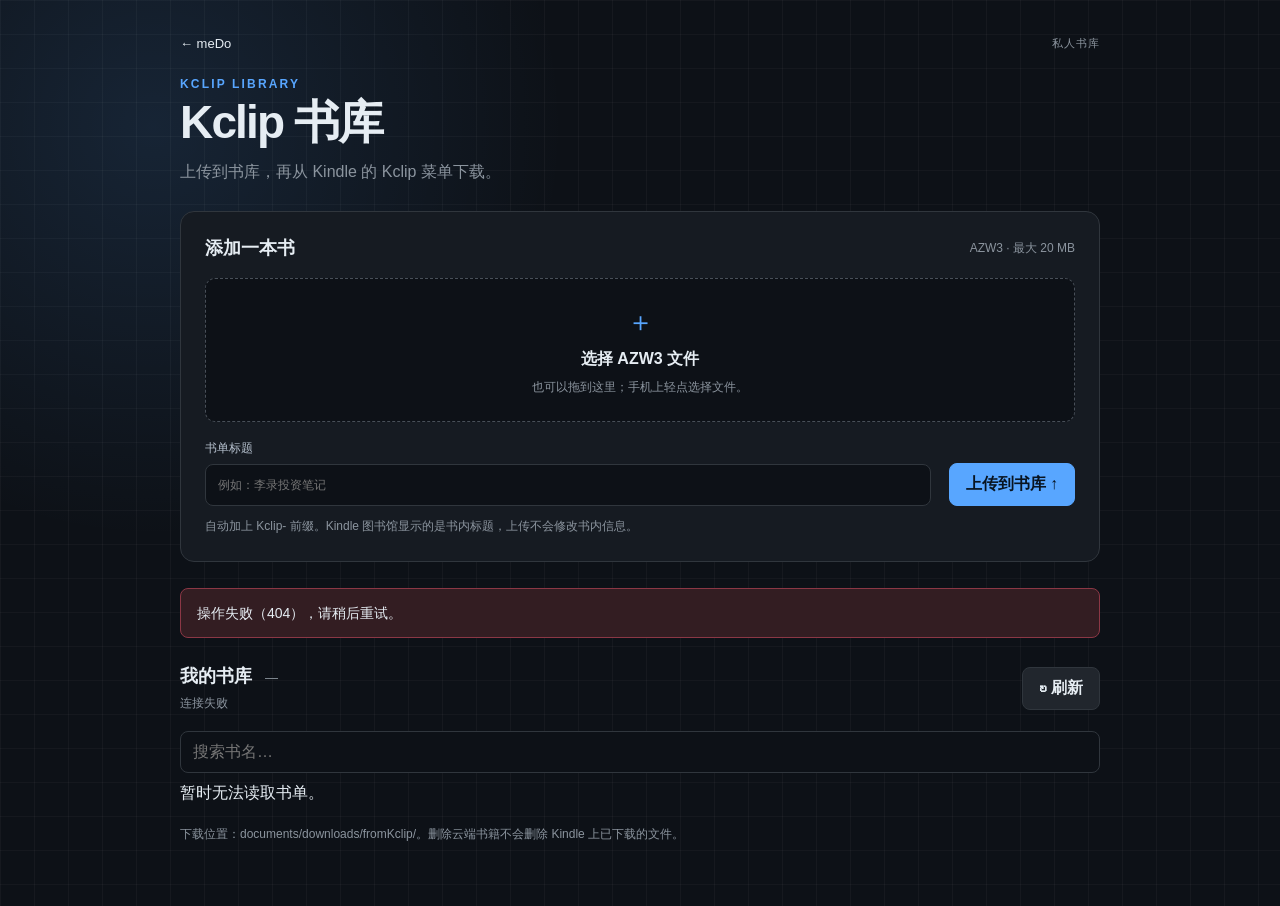
==== books.html @ 30aa5dad "Add Access-protected Kclip book management page" ====
<!doctype html>
<html lang="zh-CN">
<head>
  <meta charset="utf-8">
  <meta name="viewport" content="width=device-width, initial-scale=1">
  <meta name="theme-color" content="#0d1117">
  <meta name="referrer" content="same-origin">
  <title>书库 · meDo</title>
  <link rel="icon" href="/public/favicon.ico">
  <link rel="stylesheet" href="/src/styles/app.css?v=20261018a">
  <link rel="stylesheet" href="/src/styles/books.css?v=1">
</head>
<body>
  <main class="app-shell books-shell">
    <nav class="books-nav"><a href="/">← meDo</a><span>私人书库</span></nav>
    <header class="app-header">
      <div><p class="eyebrow">KCLIP LIBRARY</p><h1>Kclip 书库</h1><p class="subtitle">上传到书库，再从 Kindle 的 Kclip 菜单下载。</p></div>
    </header>
    <section class="upload-panel" aria-labelledby="uploadHeading">
      <div class="panel-heading"><h2 id="uploadHeading">添加一本书</h2><span>AZW3 · 最大 20 MB</span></div>
      <form id="uploadForm">
        <label class="file-picker" id="dropZone"><input id="bookFile" type="file" accept=".azw3" required><span class="file-icon" aria-hidden="true">＋</span><strong id="fileName">选择 AZW3 文件</strong><span>也可以拖到这里；手机上轻点选择文件。</span></label>
        <div class="upload-fields"><label for="bookTitle">书单标题<input id="bookTitle" maxlength="234" placeholder="例如：李录投资笔记" required></label><button class="primary" id="uploadButton" type="submit">上传到书库 ↑</button></div>
        <p class="hint">自动加上 Kclip- 前缀。Kindle 图书馆显示的是书内标题，上传不会修改书内信息。</p>
      </form>
    </section>
    <p id="message" class="message" role="status" aria-live="polite" hidden></p>
    <section class="library" aria-labelledby="libraryHeading">
      <div class="library-heading"><div><h2 id="libraryHeading">我的书库 <span id="bookCount">—</span></h2><p id="storageSummary" class="hint">正在读取书单…</p></div><button id="refreshButton" type="button">↻ 刷新</button></div>
      <label class="search-label"><span class="sr-only">搜索书名</span><input id="search" type="search" placeholder="搜索书名…"></label>
      <div id="books" aria-live="polite"><p class="empty">正在加载…</p></div>
      <p class="hint library-note">下载位置：documents/downloads/fromKclip/。删除云端书籍不会删除 Kindle 上已下载的文件。</p>
    </section>
    <dialog id="deleteDialog"><form method="dialog"><p class="eyebrow">删除书籍</p><h2>从云端书库移除？</h2><p id="deleteTitle"></p><p class="hint">云端文件和下载记录将被永久删除，Kindle 上已有的文件会保留。</p><div class="dialog-actions"><button value="cancel">取消</button><button class="danger" id="confirmDelete" value="delete">确认删除</button></div></form></dialog>
  </main>
  <script type="module" src="/src/books.js?v=1"></script>
</body>
</html>
---- src/styles/app.css ----
* {
  box-sizing: border-box;
}

:root {
  color-scheme: dark;
}

:root[data-tone="light"] {
  color-scheme: light;
}

body {
  min-height: 100vh;
  margin: 0;
  padding: 22px;
  color: var(--text, #e6edf3);
  background:
    linear-gradient(90deg, var(--grid-a, rgba(255,255,255,.035)) 1px, transparent 1px) 0 0 / 34px 34px,
    linear-gradient(var(--grid-b, rgba(255,255,255,.03)) 1px, transparent 1px) 0 0 / 34px 34px,
    radial-gradient(circle at 12% 14%, var(--glow-a, rgba(88,166,255,.13)), transparent 30%),
    var(--bg, #0d1117);
  font-family: "Trebuchet MS", "Segoe UI", "Microsoft YaHei", sans-serif;
}

button,
input,
textarea,
select {
  font: inherit;
}

button,
select {
  cursor: pointer;
}

button:disabled {
  cursor: not-allowed;
  opacity: .45;
}

.app-shell {
  width: min(820px, 100%);
  margin: 0 auto;
  display: grid;
  gap: 14px;
}

.app-header {
  display: flex;
  justify-content: space-between;
  align-items: end;
  gap: 24px;
}

.eyebrow {
  margin: 0 0 4px;
  color: var(--accent, #58a6ff);
  font-size: 12px;
  font-weight: 900;
  letter-spacing: .18em;
}

h1 {
  margin: 0;
  font-size: clamp(34px, 7vw, 56px);
  line-height: .95;
}

.subtitle {
  margin: 8px 0 0;
  color: var(--muted, #8b949e);
}

.theme-control {
  display: grid;
  gap: 6px;
  color: var(--muted, #8b949e);
  font-size: 12px;
}

select,
input,
textarea {
  width: 100%;
  border: 1px solid var(--line, #30363d);
  border-radius: 8px;
  color: var(--text, #e6edf3);
  background: var(--key-bg, #0d1117);
  min-height: 42px;
  padding: 9px 12px;
  outline: none;
}

select:focus,
input:focus,
textarea:focus {
  border-color: var(--accent, #58a6ff);
  box-shadow: 0 0 0 3px color-mix(in srgb, var(--accent, #58a6ff), transparent 78%);
}

textarea {
  height: 42px;
  min-height: 42px;
  resize: vertical;
}

.composer {
  display: block;
  padding: 12px;
  border: 1px solid var(--line, #30363d);
  border-radius: 10px;
  background: var(--panel, #161b22);
  box-shadow: 0 16px 36px var(--shadow, rgba(1, 4, 9, .22));
}

.composer.is-editing {
  border-color: color-mix(in srgb, var(--accent, #58a6ff), transparent 38%);
}

.fields {
  display: grid;
  gap: 7px;
}

.composer-detail-row {
  display: grid;
  grid-template-columns: minmax(0, 2fr) minmax(0, 1fr);
  gap: 8px;
  align-items: stretch;
}

.composer-detail-row textarea {
  height: 91px;
  min-height: 91px;
}

.composer-side {
  display: grid;
  grid-template-rows: 1fr 1fr;
  gap: 8px;
  min-width: 0;
}

.tag-input-wrap {
  position: relative;
  min-width: 0;
}

.add-button {
  min-width: 0;
  width: 100%;
  min-height: 100%;
  padding: 0 12px;
  font-size: 22px;
  line-height: 1;
}

.form-actions {
  display: grid;
  grid-template-columns: 1fr;
  gap: 8px;
}

.form-actions.is-editing {
  grid-template-columns: 1fr 1fr;
}

.cancel-edit-button {
  min-width: 0;
  width: 100%;
  min-height: 100%;
  border: 1px solid color-mix(in srgb, var(--accent, #58a6ff), transparent 45%);
  color: var(--accent, #58a6ff);
  background: color-mix(in srgb, var(--accent, #58a6ff), transparent 86%);
  font-size: 22px;
  line-height: 1;
}

.tag-suggestions {
  position: absolute;
  z-index: 20;
  top: calc(100% + 6px);
  left: 0;
  right: 0;
  display: flex;
  flex-wrap: wrap;
  gap: 6px;
  padding: 8px;
  border: 1px solid var(--line, #30363d);
  border-radius: 9px;
  background: color-mix(in srgb, var(--panel, #161b22), var(--bg, #0d1117) 18%);
  box-shadow: 0 14px 30px var(--shadow, rgba(1, 4, 9, .28));
}

.tag-suggestions[hidden] {
  display: none;
}

button.tag-suggestion {
  min-height: 28px;
  padding: 0 9px;
  border-radius: 999px;
  color: var(--accent, #58a6ff);
  background: color-mix(in srgb, var(--accent, #58a6ff), transparent 86%);
  font-size: 12px;
}

button {
  min-height: 42px;
  border: 0;
  border-radius: 8px;
  padding: 0 16px;
  color: #07120f;
  background: var(--accent, #58a6ff);
  font-weight: 900;
}

button.secondary,
button.filter,
button.tag-filter {
  color: var(--text, #e6edf3);
  background: var(--touch-bg, #21262d);
}

button.tag-filter {
  border: 1px solid color-mix(in srgb, var(--tag-accent), transparent 70%);
  color: var(--tag-accent);
  background: color-mix(in srgb, var(--tag-accent), transparent 90%);
}

button.compact,
button.filter,
button.tag-filter,
button.sync-button,
button.sort-button {
  min-height: 34px;
  padding: 0 11px;
  font-size: 13px;
}

button.sync-button,
button.sort-button {
  border: 1px solid color-mix(in srgb, var(--accent, #58a6ff), transparent 45%);
  color: var(--accent, #58a6ff);
  background: color-mix(in srgb, var(--accent, #58a6ff), transparent 86%);
}

button.sync-button:hover,
button.sort-button:hover,
.cancel-edit-button:hover {
  background: color-mix(in srgb, var(--accent, #58a6ff), transparent 78%);
}

.controls,
.toolbar {
  display: flex;
  justify-content: space-between;
  align-items: center;
  gap: 12px;
}

.sync-cluster {
  display: flex;
  align-items: center;
  justify-content: flex-end;
  gap: 7px;
  margin-left: auto;
  min-width: fit-content;
}

.filter-tabs,
.tag-filters {
  display: flex;
  flex-wrap: wrap;
  gap: 8px;
}

button.filter.active {
  color: #07120f;
  background: var(--accent, #58a6ff);
}

button.tag-filter.active {
  color: #12071f;
  background: var(--tag-accent);
  border-color: var(--tag-accent);
}

.tag-filters:empty {
  display: none;
}

.sync-status,
.toolbar {
  color: var(--muted, #8b949e);
  font-size: 13px;
}

.sync-status {
  max-width: 120px;
  overflow: hidden;
  text-align: right;
  text-overflow: ellipsis;
  white-space: nowrap;
  font-size: 11px;
  line-height: 1;
}

.sync-status.error {
  color: var(--danger, #f85149);
}

.hidden-action {
  display: none;
}

.list {
  display: grid;
  gap: 10px;
  margin: 0;
  padding: 0;
  list-style: none;
}

.item {
  display: grid;
  grid-template-columns: auto auto minmax(0, 1fr) auto auto;
  gap: 10px;
  align-items: start;
  padding: 12px;
  border: 1px solid var(--line, #30363d);
  border-radius: 10px;
  background: var(--panel, #161b22);
  box-shadow: 0 12px 30px var(--shadow, rgba(1, 4, 9, .2));
  transition: opacity .16s ease, transform .16s ease, border-color .16s ease;
}

.item.done {
  opacity: .5;
  box-shadow: none;
}

.item.done .title {
  text-decoration: line-through;
}

.item.dragging {
  opacity: .7;
  transform: scale(.99);
  border-color: var(--accent, #58a6ff);
  box-shadow: none;
}

.item.is-confirming {
  animation: task-confirm .22s ease-out;
}

.is-confirming-control {
  animation: control-confirm .18s ease-out;
}

@keyframes task-confirm {
  0% {
    border-color: color-mix(in srgb, var(--accent, #58a6ff), var(--line, #30363d) 42%);
    background: color-mix(in srgb, var(--accent, #58a6ff), var(--panel, #161b22) 88%);
  }

  100% {
    border-color: var(--line, #30363d);
    background: var(--panel, #161b22);
  }
}

@keyframes control-confirm {
  0% {
    transform: scale(.94);
    filter: brightness(1.18);
  }

  100% {
    transform: scale(1);
    filter: brightness(1);
  }
}

@media (prefers-reduced-motion: reduce) {
  .item.is-confirming,
  .is-confirming-control {
    animation: none;
  }
}

.item-tools {
  display: grid;
  gap: 4px;
  justify-items: center;
  align-self: start;
}

.drag-handle,
.importance-button,
.tag-button,
.archive-button {
  display: grid;
  place-items: center;
  width: 30px;
  min-height: 30px;
  padding: 0;
  color: var(--muted, #8b949e);
  background: transparent;
  touch-action: none;
  user-select: none;
}

.importance-button {
  width: auto;
  height: auto;
  min-height: 0;
  margin-top: var(--importance-offset, 6px);
  padding: 3px 8px;
  border: 0;
  border-radius: 999px;
  font-size: 12px;
  line-height: 1.2;
  font-weight: 400;
}

.importance-1 {
  color: color-mix(in srgb, var(--text, #e6edf3), var(--bg, #0d1117) 42%);
  background: color-mix(in srgb, var(--text, #e6edf3), transparent 92%);
}

.importance-2,
.importance-3 {
  color: var(--accent, #58a6ff);
  background: color-mix(in srgb, var(--accent, #58a6ff), transparent 86%);
}

.importance-button:hover {
  background: color-mix(in srgb, var(--accent, #58a6ff), transparent 88%);
}

.drag-handle {
  height: 24px;
  min-height: 24px;
  margin-top: 1px;
  font-size: 20px;
  line-height: 1;
  cursor: grab;
}

.drag-handle:active {
  cursor: grabbing;
}

.archive-button {
  height: 24px;
  min-height: 24px;
  margin-top: 0;
  font-size: 17px;
  font-weight: 400;
  line-height: 1;
}

.tag-button {
  height: 24px;
  min-height: 24px;
  margin-top: 0;
  font-size: 14px;
  font-weight: 400;
  line-height: 1;
}

.tag-button:hover {
  color: var(--accent, #58a6ff);
  background: color-mix(in srgb, var(--accent, #58a6ff), transparent 88%);
}

.archive-button:hover {
  color: var(--accent, #58a6ff);
  background: color-mix(in srgb, var(--accent, #58a6ff), transparent 88%);
}

.check {
  width: 21px;
  height: 21px;
  min-height: 21px;
  margin: 2px 0 0;
  padding: 0;
  accent-color: var(--accent, #58a6ff);
  cursor: pointer;
}

.content {
  min-width: 0;
}

.title {
  display: block;
  color: var(--text, #e6edf3);
  font-size: 17px;
  line-height: 1.35;
  cursor: pointer;
  overflow-wrap: anywhere;
}

.title a,
.note a {
  color: var(--accent, #58a6ff);
  text-decoration: none;
  border-bottom: 1px solid color-mix(in srgb, var(--accent, #58a6ff), transparent 55%);
}

.title a:hover,
.note a:hover {
  border-bottom-color: currentColor;
}

.note {
  display: block;
  margin-top: 5px;
  color: color-mix(in srgb, var(--text, #e6edf3), var(--bg, #0d1117) 42%);
  font-size: 14px;
  line-height: 1.45;
  white-space: nowrap;
  overflow: hidden;
  text-overflow: ellipsis;
  overflow-wrap: anywhere;
}

.note[hidden],
.tags:empty {
  display: none;
}

.note.is-collapsible {
  cursor: pointer;
}

.note.expanded {
  white-space: pre-wrap;
  overflow: visible;
}

.tags {
  display: flex;
  flex-wrap: wrap;
  gap: 6px;
  margin-top: 9px;
}

.tag-editor {
  grid-template-columns: minmax(0, 1fr) auto auto;
  gap: 6px;
  margin-top: 9px;
}

.tag-editor:not([hidden]) {
  display: grid;
}

.tag-editor input {
  min-width: 0;
  padding-block: 7px;
}

.tag {
  padding: 3px 8px;
  border-radius: 999px;
  color: var(--tag-accent);
  background: color-mix(in srgb, var(--tag-accent), transparent 88%);
  font-size: 12px;
  font-weight: 800;
}

.empty {
  display: none;
  padding: 22px;
  border: 1px dashed var(--line, #30363d);
  border-radius: 10px;
  color: var(--muted, #8b949e);
  text-align: center;
  background: color-mix(in srgb, var(--panel, #161b22), transparent 42%);
}

.empty.show {
  display: block;
}

.app-version {
  padding: 8px 0 2px;
  color: color-mix(in srgb, var(--muted, #8b949e), transparent 18%);
  font-size: 11px;
  letter-spacing: .04em;
  text-align: center;
  user-select: none;
}

@media (max-width: 620px) {
  body {
    padding: 12px 10px;
  }

  .app-header {
    align-items: start;
    gap: 12px;
  }

  .eyebrow,
  .subtitle {
    display: none;
  }

  h1 {
    font-size: 34px;
  }

  .theme-control {
    width: 132px;
  }

  .theme-control span {
    display: none;
  }

  select,
  input,
  textarea {
    border-radius: 7px;
    min-height: 38px;
    padding: 7px 10px;
  }

  textarea {
    height: 38px;
    min-height: 38px;
  }

  .composer {
    padding: 10px;
  }

  .composer-detail-row {
    grid-template-columns: minmax(0, 2fr) minmax(0, 1fr);
    gap: 7px;
  }

  .composer-detail-row textarea {
    height: 83px;
    min-height: 83px;
  }

  .composer-side,
  .form-actions {
    gap: 7px;
  }

  .add-button {
    padding: 0 10px;
    font-size: 20px;
  }

  .tag-suggestions {
    gap: 5px;
    padding: 7px;
  }

  button.tag-suggestion {
    min-height: 27px;
    padding: 0 8px;
  }

  .controls {
    align-items: center;
    flex-direction: row;
    gap: 8px;
  }

  .toolbar {
    width: 100%;
    justify-content: space-between;
  }

  .sync-cluster {
    gap: 6px;
    margin-left: auto;
  }

  .sync-status {
    max-width: 76px;
    font-size: 10px;
  }

  .filter-tabs,
  .tag-filters {
    gap: 6px;
  }

  button.compact,
  button.filter,
  button.tag-filter,
  button.sync-button,
  button.sort-button {
    min-height: 31px;
    padding: 0 9px;
    font-size: 12px;
  }

  .item {
    grid-template-columns: auto auto minmax(0, 1fr) auto auto;
    gap: 7px;
    padding: 10px 8px;
    border-radius: 9px;
  }

  .item-tools {
    gap: 2px;
  }

  .drag-handle,
  .importance-button,
  .tag-button,
  .archive-button {
    width: 26px;
    min-height: 26px;
  }

  .tag-button,
  .archive-button {
    height: 21px;
    min-height: 21px;
    margin-top: 0;
    font-weight: 400;
  }

  .tag-button {
    font-size: 13px;
  }

  .archive-button {
    font-size: 15px;
  }

  .drag-handle {
    height: 21px;
    min-height: 21px;
    margin-top: 0;
    font-size: 18px;
  }

  .importance-button {
    width: auto;
    height: auto;
    min-height: 0;
    margin-top: var(--importance-offset, 5px);
    padding: 2px 7px;
    font-size: 11px;
  }

  .check {
    width: 19px;
    height: 19px;
    min-height: 19px;
    margin-top: 1px;
  }

  .title {
    font-size: 15px;
  }

  .note {
    font-size: 13px;
    margin-top: 3px;
  }

  .tags {
    gap: 5px;
    margin-top: 6px;
  }

  .tag {
    padding: 2px 7px;
    font-size: 11px;
  }

  .tag-editor {
    grid-template-columns: 1fr auto;
  }

  .tag-editor .cancel-tags {
    grid-column: 2;
  }
}
---- src/styles/books.css ----
.books-shell{width:min(920px,100%);gap:26px;padding:14px 0 40px}.books-nav,.panel-heading,.library-heading,.upload-fields,.book-row,.dialog-actions{display:flex;justify-content:space-between;align-items:center;gap:18px}.books-nav{font-size:13px;color:#8b949e}.books-nav a{color:#e6edf3;text-decoration:none}.books-nav span{font-size:11px;letter-spacing:.08em}.books-shell h1{font-size:clamp(30px,5vw,46px);line-height:1.2;letter-spacing:-.04em}.books-shell h2{margin:0;font-size:18px}.books-shell .subtitle{line-height:1.7}.upload-panel{padding:24px;border:1px solid #30363d;border-radius:14px;background:#161b22}.panel-heading{margin-bottom:18px}.panel-heading>span,.hint{color:#8b949e;font-size:12px;line-height:1.7}.file-picker{display:flex;flex-direction:column;align-items:center;gap:9px;padding:25px 15px;border:1px dashed #484f58;border-radius:10px;background:#0d1117;cursor:pointer;text-align:center;position:relative}.file-picker:focus-within,.file-picker.dragging{outline:2px solid #58a6ff;outline-offset:3px}.file-picker input{position:absolute;width:100%;height:100%;inset:0;opacity:0;cursor:pointer}.file-picker strong{overflow-wrap:anywhere}.file-picker>span:last-child{color:#8b949e;font-size:12px}.file-icon{font-size:27px;color:#58a6ff}.upload-fields{margin-top:18px;align-items:end}.upload-fields label{flex:1;font-size:12px;color:#b6c1ce}.upload-fields input{margin-top:7px}.books-shell button{border:1px solid #30363d;border-radius:8px;background:#21262d;color:#e6edf3;padding:10px 16px;min-height:42px;white-space:nowrap}.books-shell button:hover:not(:disabled){border-color:#8b949e}.books-shell button:focus-visible,.books-nav a:focus-visible{outline:2px solid #58a6ff;outline-offset:3px}.books-shell .primary{background:#58a6ff;color:#081421;font-weight:700;border-color:#58a6ff}.hint{margin:10px 0 0}.library-heading{margin-bottom:17px}.library-heading h2 span{font-size:13px;margin-left:8px;color:#8b949e;font-weight:400}.library-heading .hint{margin-top:5px}.search-label{display:block;margin-bottom:10px}.book-row{padding:20px 0;border-bottom:1px solid #30363d}.book-info{min-width:0;flex:1}.book-title{font-size:15px;font-weight:600;overflow-wrap:anywhere}.book-meta{display:flex;gap:6px 14px;flex-wrap:wrap;margin-top:8px;font-size:12px;color:#8b949e}.book-state{color:#85caa2}.books-shell .delete-button{color:#f5a1a1;background:transparent;font-size:12px;padding:7px 12px;min-height:36px}.empty{padding:38px 0;text-align:center;color:#8b949e;line-height:1.8}.message{margin:0;padding:13px 16px;background:#162d25;border:1px solid #2c6b49;border-radius:8px;font-size:14px;line-height:1.6}.message.error{background:#331d22;border-color:#8b3745}.library-note{margin-top:20px}dialog{width:min(440px,calc(100% - 32px));border:1px solid #484f58;border-radius:14px;padding:26px;background:#161b22;color:#e6edf3}dialog::backdrop{background:#000b}#deleteTitle{overflow-wrap:anywhere;line-height:1.7}.dialog-actions{justify-content:flex-end;margin-top:24px}.books-shell .danger{background:#8d2635;border-color:#a93746}.sr-only{position:absolute;width:1px;height:1px;padding:0;margin:-1px;overflow:hidden;clip:rect(0,0,0,0);white-space:nowrap;border:0}@media(max-width:580px){body{padding:16px}.books-shell{gap:22px}.books-nav span{font-size:10px}.upload-panel{padding:18px}.upload-fields{flex-direction:column;align-items:stretch;gap:12px}.panel-heading{align-items:start;gap:10px}.panel-heading>span{font-size:11px}.book-row{gap:12px}.book-meta{font-size:11px}.books-shell h1{font-size:30px}}
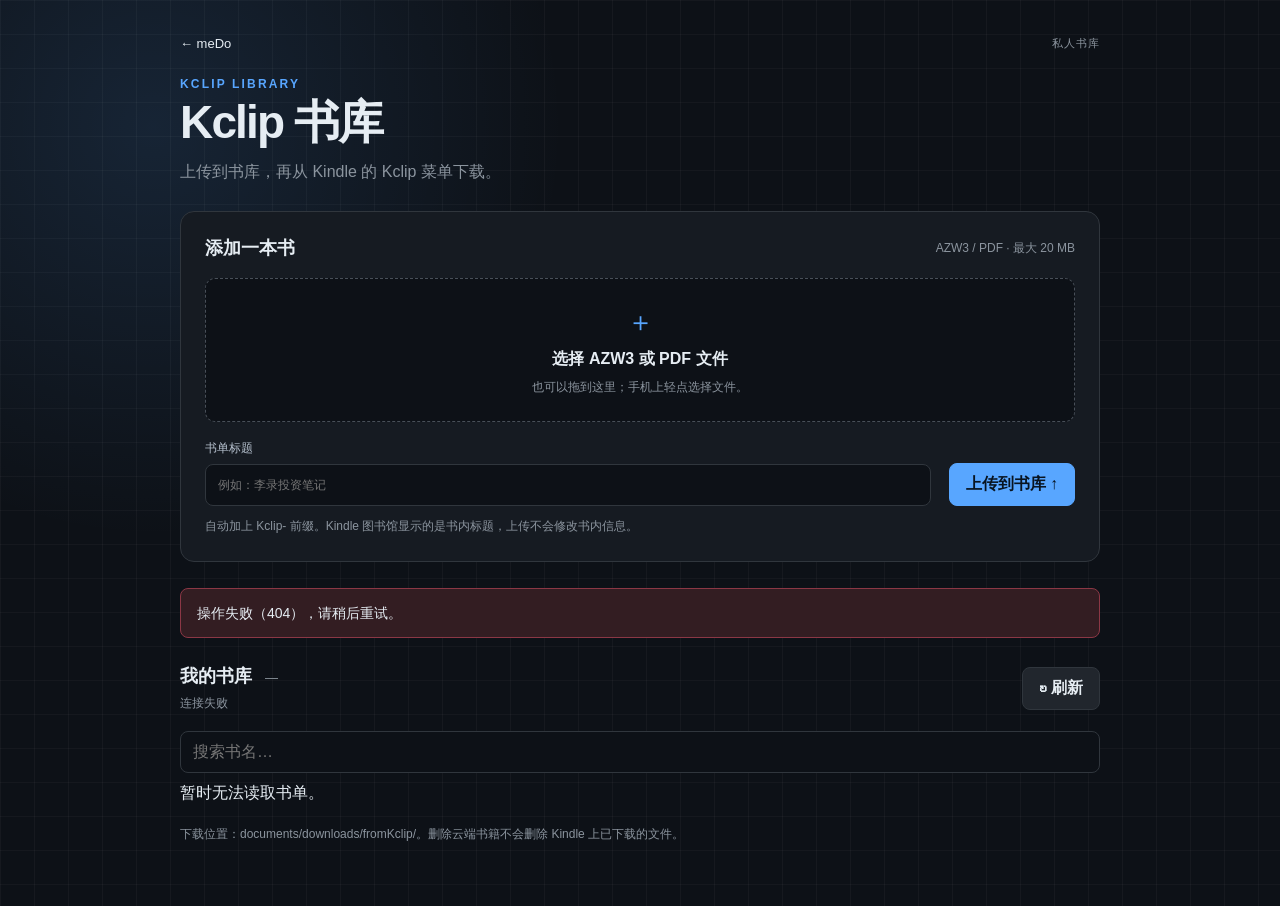
==== commit 485f8bcc: "Support PDF books and requeue device downloads from library" ====
--- a/books.html
+++ b/books.html
@@ -8,7 +8,7 @@
   <title>书库 · meDo</title>
   <link rel="icon" href="/public/favicon.ico">
   <link rel="stylesheet" href="/src/styles/app.css?v=20261018a">
-  <link rel="stylesheet" href="/src/styles/books.css?v=1">
+  <link rel="stylesheet" href="/src/styles/books.css?v=20261022">
 </head>
 <body>
   <main class="app-shell books-shell">
@@ -17,9 +17,9 @@
       <div><p class="eyebrow">KCLIP LIBRARY</p><h1>Kclip 书库</h1><p class="subtitle">上传到书库，再从 Kindle 的 Kclip 菜单下载。</p></div>
     </header>
     <section class="upload-panel" aria-labelledby="uploadHeading">
-      <div class="panel-heading"><h2 id="uploadHeading">添加一本书</h2><span>AZW3 · 最大 20 MB</span></div>
+      <div class="panel-heading"><h2 id="uploadHeading">添加一本书</h2><span>AZW3 / PDF · 最大 20 MB</span></div>
       <form id="uploadForm">
-        <label class="file-picker" id="dropZone"><input id="bookFile" type="file" accept=".azw3" required><span class="file-icon" aria-hidden="true">＋</span><strong id="fileName">选择 AZW3 文件</strong><span>也可以拖到这里；手机上轻点选择文件。</span></label>
+        <label class="file-picker" id="dropZone"><input id="bookFile" type="file" accept=".azw3,.pdf" required><span class="file-icon" aria-hidden="true">＋</span><strong id="fileName">选择 AZW3 或 PDF 文件</strong><span>也可以拖到这里；手机上轻点选择文件。</span></label>
         <div class="upload-fields"><label for="bookTitle">书单标题<input id="bookTitle" maxlength="234" placeholder="例如：李录投资笔记" required></label><button class="primary" id="uploadButton" type="submit">上传到书库 ↑</button></div>
         <p class="hint">自动加上 Kclip- 前缀。Kindle 图书馆显示的是书内标题，上传不会修改书内信息。</p>
       </form>
@@ -33,6 +33,6 @@
     </section>
     <dialog id="deleteDialog"><form method="dialog"><p class="eyebrow">删除书籍</p><h2>从云端书库移除？</h2><p id="deleteTitle"></p><p class="hint">云端文件和下载记录将被永久删除，Kindle 上已有的文件会保留。</p><div class="dialog-actions"><button value="cancel">取消</button><button class="danger" id="confirmDelete" value="delete">确认删除</button></div></form></dialog>
   </main>
-  <script type="module" src="/src/books.js?v=1"></script>
+  <script type="module" src="/src/books.js?v=20261022"></script>
 </body>
 </html>
--- a/src/styles/app.css
+++ b/src/styles/app.css
@@ -590,12 +590,25 @@
 }
 
 .app-version {
+  display: flex;
+  justify-content: space-between;
+  align-items: center;
   padding: 8px 0 2px;
   color: color-mix(in srgb, var(--muted, #8b949e), transparent 18%);
   font-size: 11px;
   letter-spacing: .04em;
-  text-align: center;
+  text-align: left;
   user-select: none;
+}
+
+.app-version a {
+  color: inherit;
+  font: inherit;
+  text-decoration: none;
+}
+
+.app-version a:hover {
+  text-decoration: underline;
 }
 
 @media (max-width: 620px) {
--- a/src/styles/books.css
+++ b/src/styles/books.css
@@ -1 +1,3 @@
 .books-shell{width:min(920px,100%);gap:26px;padding:14px 0 40px}.books-nav,.panel-heading,.library-heading,.upload-fields,.book-row,.dialog-actions{display:flex;justify-content:space-between;align-items:center;gap:18px}.books-nav{font-size:13px;color:#8b949e}.books-nav a{color:#e6edf3;text-decoration:none}.books-nav span{font-size:11px;letter-spacing:.08em}.books-shell h1{font-size:clamp(30px,5vw,46px);line-height:1.2;letter-spacing:-.04em}.books-shell h2{margin:0;font-size:18px}.books-shell .subtitle{line-height:1.7}.upload-panel{padding:24px;border:1px solid #30363d;border-radius:14px;background:#161b22}.panel-heading{margin-bottom:18px}.panel-heading>span,.hint{color:#8b949e;font-size:12px;line-height:1.7}.file-picker{display:flex;flex-direction:column;align-items:center;gap:9px;padding:25px 15px;border:1px dashed #484f58;border-radius:10px;background:#0d1117;cursor:pointer;text-align:center;position:relative}.file-picker:focus-within,.file-picker.dragging{outline:2px solid #58a6ff;outline-offset:3px}.file-picker input{position:absolute;width:100%;height:100%;inset:0;opacity:0;cursor:pointer}.file-picker strong{overflow-wrap:anywhere}.file-picker>span:last-child{color:#8b949e;font-size:12px}.file-icon{font-size:27px;color:#58a6ff}.upload-fields{margin-top:18px;align-items:end}.upload-fields label{flex:1;font-size:12px;color:#b6c1ce}.upload-fields input{margin-top:7px}.books-shell button{border:1px solid #30363d;border-radius:8px;background:#21262d;color:#e6edf3;padding:10px 16px;min-height:42px;white-space:nowrap}.books-shell button:hover:not(:disabled){border-color:#8b949e}.books-shell button:focus-visible,.books-nav a:focus-visible{outline:2px solid #58a6ff;outline-offset:3px}.books-shell .primary{background:#58a6ff;color:#081421;font-weight:700;border-color:#58a6ff}.hint{margin:10px 0 0}.library-heading{margin-bottom:17px}.library-heading h2 span{font-size:13px;margin-left:8px;color:#8b949e;font-weight:400}.library-heading .hint{margin-top:5px}.search-label{display:block;margin-bottom:10px}.book-row{padding:20px 0;border-bottom:1px solid #30363d}.book-info{min-width:0;flex:1}.book-title{font-size:15px;font-weight:600;overflow-wrap:anywhere}.book-meta{display:flex;gap:6px 14px;flex-wrap:wrap;margin-top:8px;font-size:12px;color:#8b949e}.book-state{color:#85caa2}.books-shell .delete-button{color:#f5a1a1;background:transparent;font-size:12px;padding:7px 12px;min-height:36px}.empty{padding:38px 0;text-align:center;color:#8b949e;line-height:1.8}.message{margin:0;padding:13px 16px;background:#162d25;border:1px solid #2c6b49;border-radius:8px;font-size:14px;line-height:1.6}.message.error{background:#331d22;border-color:#8b3745}.library-note{margin-top:20px}dialog{width:min(440px,calc(100% - 32px));border:1px solid #484f58;border-radius:14px;padding:26px;background:#161b22;color:#e6edf3}dialog::backdrop{background:#000b}#deleteTitle{overflow-wrap:anywhere;line-height:1.7}.dialog-actions{justify-content:flex-end;margin-top:24px}.books-shell .danger{background:#8d2635;border-color:#a93746}.sr-only{position:absolute;width:1px;height:1px;padding:0;margin:-1px;overflow:hidden;clip:rect(0,0,0,0);white-space:nowrap;border:0}@media(max-width:580px){body{padding:16px}.books-shell{gap:22px}.books-nav span{font-size:10px}.upload-panel{padding:18px}.upload-fields{flex-direction:column;align-items:stretch;gap:12px}.panel-heading{align-items:start;gap:10px}.panel-heading>span{font-size:11px}.book-row{gap:12px}.book-meta{font-size:11px}.books-shell h1{font-size:30px}}
+
+.book-actions{display:flex;align-items:center;gap:8px;flex-shrink:0}.books-shell .requeue-button{font-size:12px;padding:7px 12px;min-height:36px}@media(max-width:580px){.book-actions{flex-direction:column;align-items:stretch;gap:8px}}
